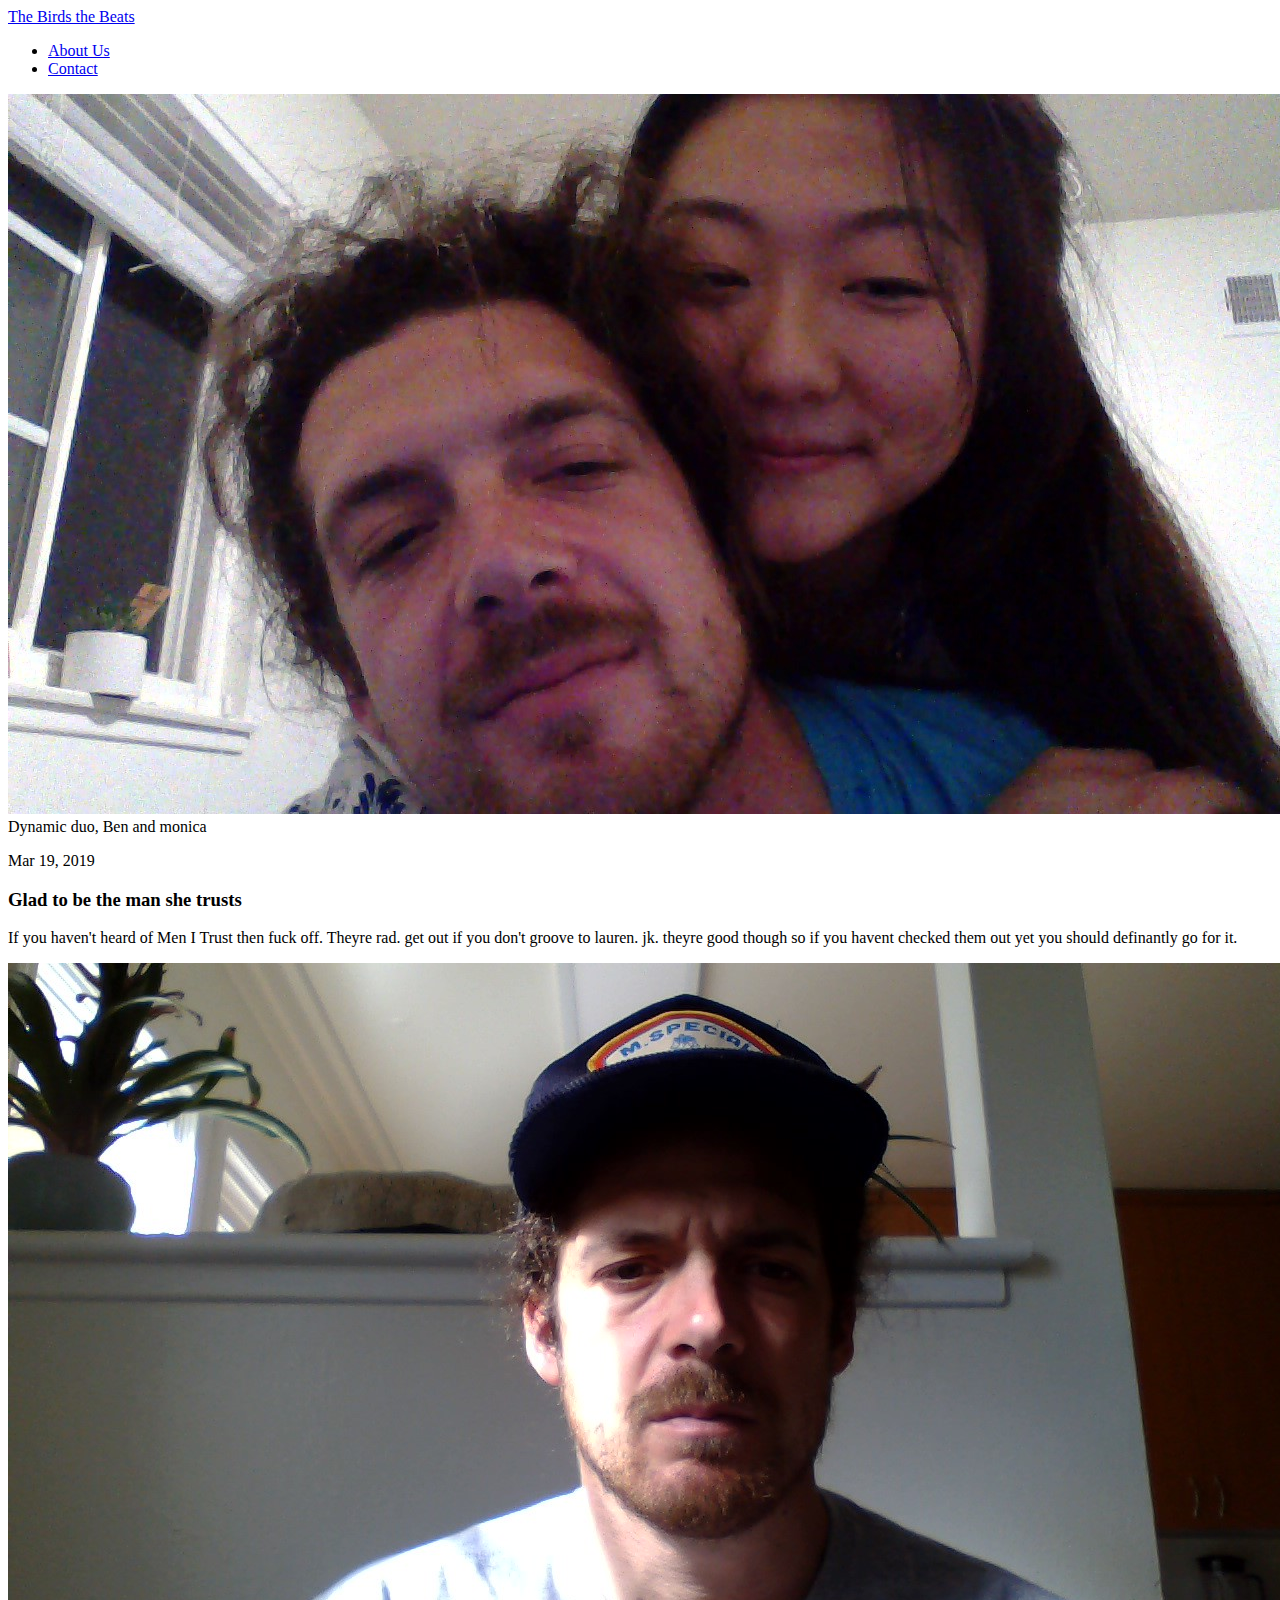
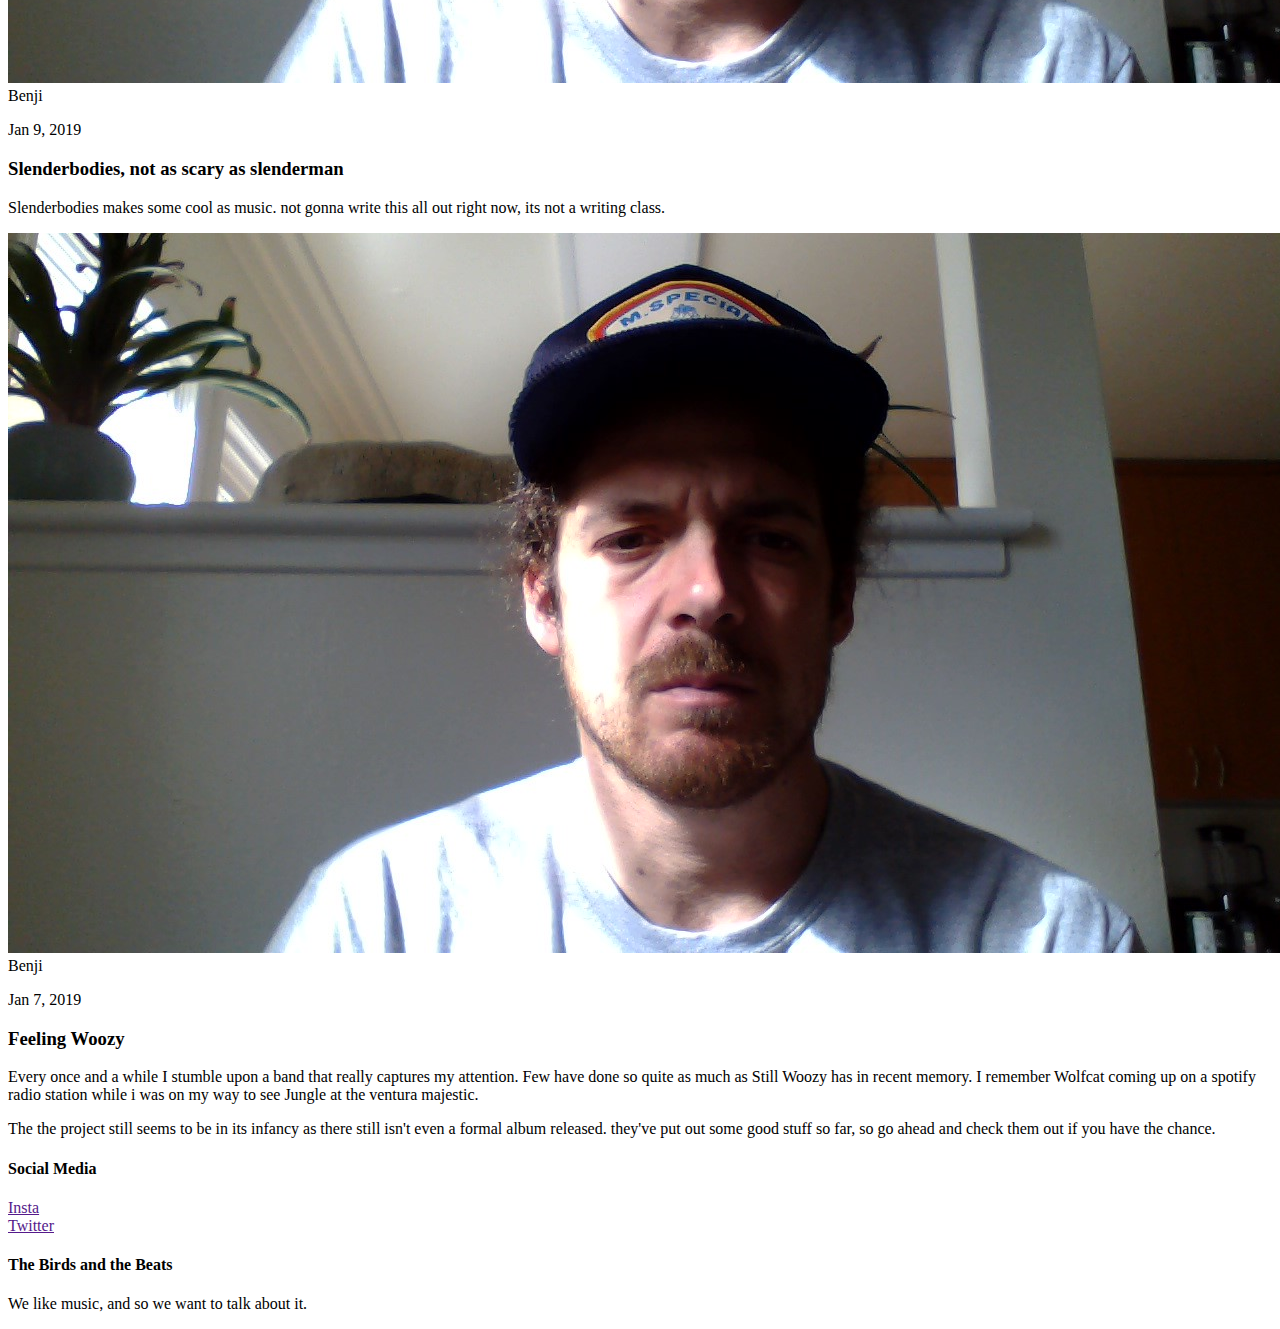
==== index.html @ 8bfb033b "Add files via upload" ====
<!DOCTYPE html>


<html>

  <head>
    <title>For the love of Music</title>
    <link rel="stylesheet" type="text/css" href="styles.css" >
  </head>

  <body>
    <div id="header">
      <div class=header-container>
        <a id="header-title" href="index.html">The Birds the Beats</a>
        <ul id="header-nav">
          <li><a href="aboutUs.html">About Us</a></li>
          <li><a href="contact.html">Contact</a></li>
        </ul>
      </div>
    </div>


    <div id="content">
      <div class=post-container>
        <div class="post">
          <div class="post-author">
            <img src="monnben.jpg" >
            <span>Dynamic duo, Ben and monica</span>
          </div>
          <p class="post-date">Mar 19, 2019</p>
          <h3 class="post-title">Glad to be the man she trusts</h3>
          <div class="post-content">
            <p>
              If you haven't heard of Men I Trust then fuck off.  Theyre rad.  get out if you don't groove to lauren. jk. theyre good though so if you havent checked them out yet you should definantly go for it.
            </p>
          </div>
        </div>
      </div>

      <div class=post-container>
        <div class="post">
          <div class="post-author">
            <img src="ben.jpg" >
            <span>Benji</span>
          </div>
          <p class="post-date">Jan 9, 2019</p>
          <h3 class="post-title">Slenderbodies, not as scary as slenderman</h3>
          <div class="post-content">
            <p>
              Slenderbodies makes some cool as music.  not gonna write this all out right now, its not a writing class.
            </p>
          </div>
        </div>
      </div>

      <div class=post-container>
        <div class="post">
          <div class="post-author">
            <img src="ben.jpg">
            <span>Benji</span>
            </div>
            <p class="post-date">Jan 7, 2019</p>
            <h3 class="post-title">Feeling Woozy</h3>
            <div class="post-content">
              <p>
                Every once and a while I stumble upon a band that really captures my attention.  Few have done so quite as much as Still Woozy has in recent memory.  I remember Wolfcat coming up on a spotify radio station while i was on my way to see Jungle at the ventura majestic.
              </p>
              <p>
                The the project still seems to be in its infancy as there still isn't even a formal album released.  they've put out some good stuff so far, so go ahead and check them out if you have the chance.
              </p>
            </div>
          </div>
        </div>
      </div>


    <div id="footer">
      <div class=container>
        <div class="columne">
          <h4>Social Media</h4>
          <p>
            <a href="">Insta</a>
            <br>
            <a href="">Twitter</a>
          </p>
        </div>
        <div class="columne">
          <h4>The Birds and the Beats</h4>
          <p>We like music, and so we want to talk about it.
          </p>
        </div>
      </div>
    </div>

  </body>

</html>
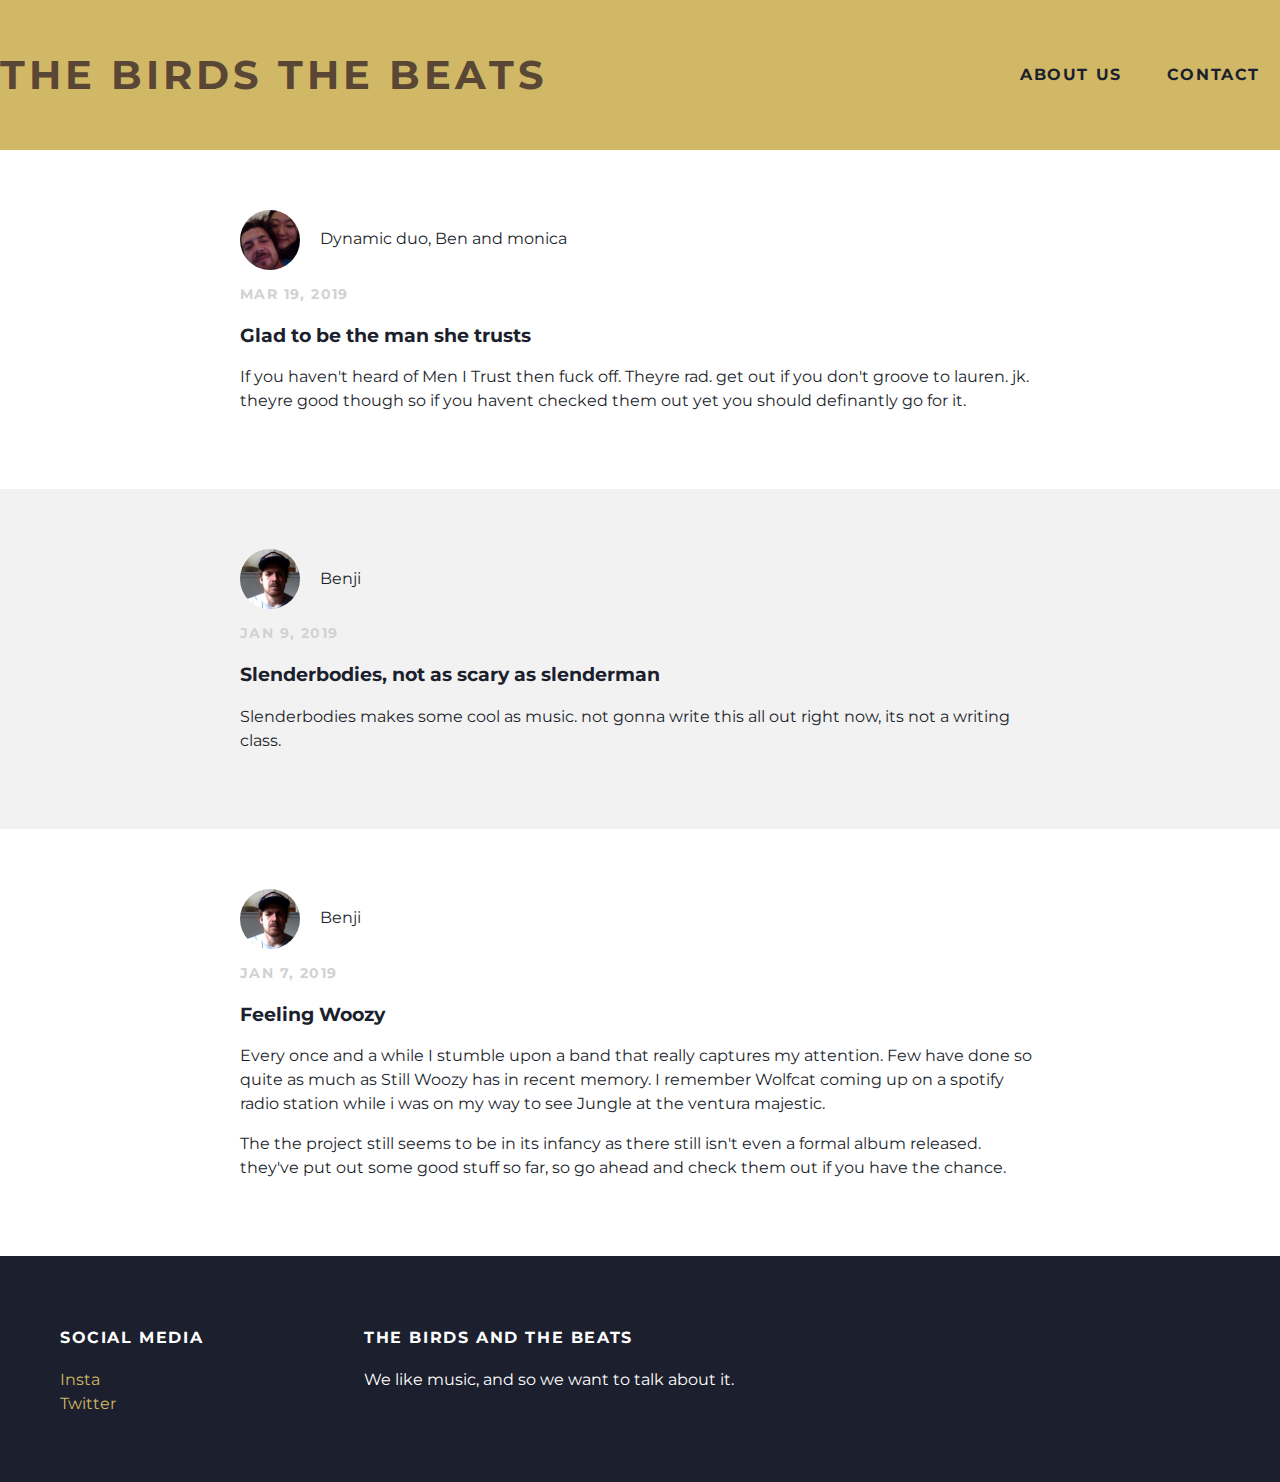
==== commit 0d196f68: "Add files via upload" ====
--- a/index.html
+++ b/index.html
@@ -75,7 +75,7 @@
 
 
     <div id="footer">
-      <div class=container>
+      <div class=footer-container>
         <div class="columne">
           <h4>Social Media</h4>
           <p>
--- a/styles.css
+++ b/styles.css
@@ -0,0 +1,137 @@
+@import url(http://fonts.googleapis.com/css?family=Montserrat:400,700);
+
+body{
+  color: #1c1f2d;
+  margin: 0;
+
+  font-family: 'Montserrat', sans-serif;
+}
+
+p{
+  line-height: 1.5;
+}
+
+.container {
+  max-width: 1000px;
+  margin: 0 auto;
+}
+
+
+#header {
+  background-color: #D1B866;
+  height: 150px;
+  line-height: 150px;
+}
+
+#header a{
+  text-decoration: none;
+  color: #1c1f2d;
+  text-transform: uppercase;
+  letter-spacing: .1em;
+
+}
+#header a:hover {
+  color: #594634;
+
+}
+
+#header-title{
+  display: block;
+  float: left;
+  font-size: 40px;
+  font-weight: bold;
+}
+
+#header-nav{
+  display: block;
+  float: right;
+  margin-top: 0;
+  font-weight: bold;
+}
+
+#header-nav li{
+  display: inline;
+  padding-left: 20px;
+  padding-right: 20px;
+}
+
+.post, .about {
+  max-width: 800px;
+  margin: 0 auto;
+  padding: 60px 0;
+}
+
+.post-author img {
+  height: 60px;
+  width: 60px ;
+  vertical-align: middle;
+  object-fit: cover;
+  border-radius: 50%;
+
+}
+
+.post-author span {
+  margin-left: 16px;
+
+}
+
+.post-date {
+  color: #d2d2d2;
+
+  font-size: 14px;
+  font-weight: bold;
+
+  text-transform: uppercase;
+  letter-spacing: .1em;
+
+}
+
+.about-author img {
+  height: 300px;
+  width: 300px;
+  vertical-align: middle;
+  object-fit: cover;
+  border-radius: 50%;
+}
+
+.about {
+  text-align: center;
+}
+
+#footer{
+  background-color: #1c1f2d;
+  padding: 50px 0;
+}
+.columne {
+  min-width: 300px;
+  display: inline-block;
+  vertical-align: top;
+}
+
+.post-container:nth-child(even) {
+  background-color: #f2f2f2;
+}
+
+#footer h4{
+  color: white;
+  text-transform: uppercase;
+  letter-spacing: .1em;
+}
+
+#footer p{
+  color: white;
+}
+
+#footer a{
+  color: #d1b866;
+  text-decoration: none;
+}
+
+#footer a:hover{
+  color: #594634;
+}
+
+.footer-container {
+margin: 0 auto;
+padding-left: 60px;
+}
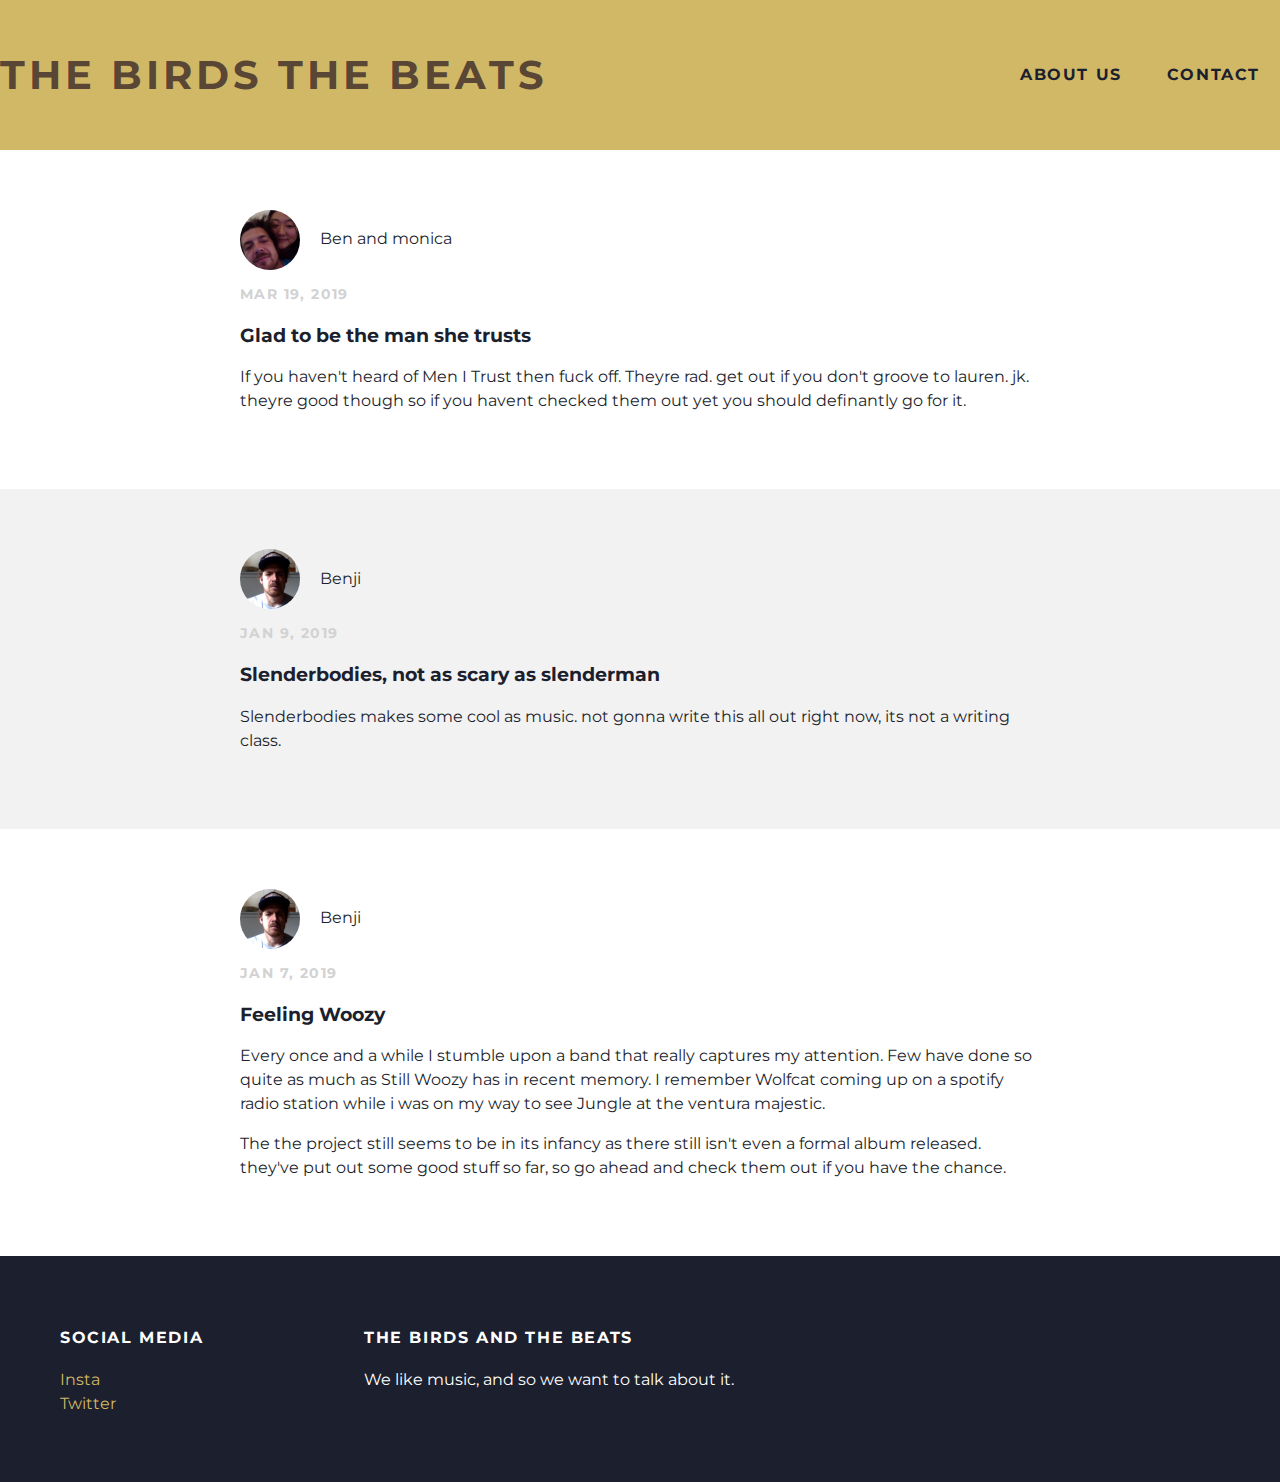
==== commit aa61f8df: "Update index.html" ====
--- a/index.html
+++ b/index.html
@@ -25,7 +25,7 @@
         <div class="post">
           <div class="post-author">
             <img src="monnben.jpg" >
-            <span>Dynamic duo, Ben and monica</span>
+            <span>Ben and monica</span>
           </div>
           <p class="post-date">Mar 19, 2019</p>
           <h3 class="post-title">Glad to be the man she trusts</h3>
--- a/styles.css
+++ b/styles.css
@@ -131,7 +131,7 @@
   color: #594634;
 }
 
-.footer-container {
+.footer-container:first-child {
 margin: 0 auto;
 padding-left: 60px;
 }
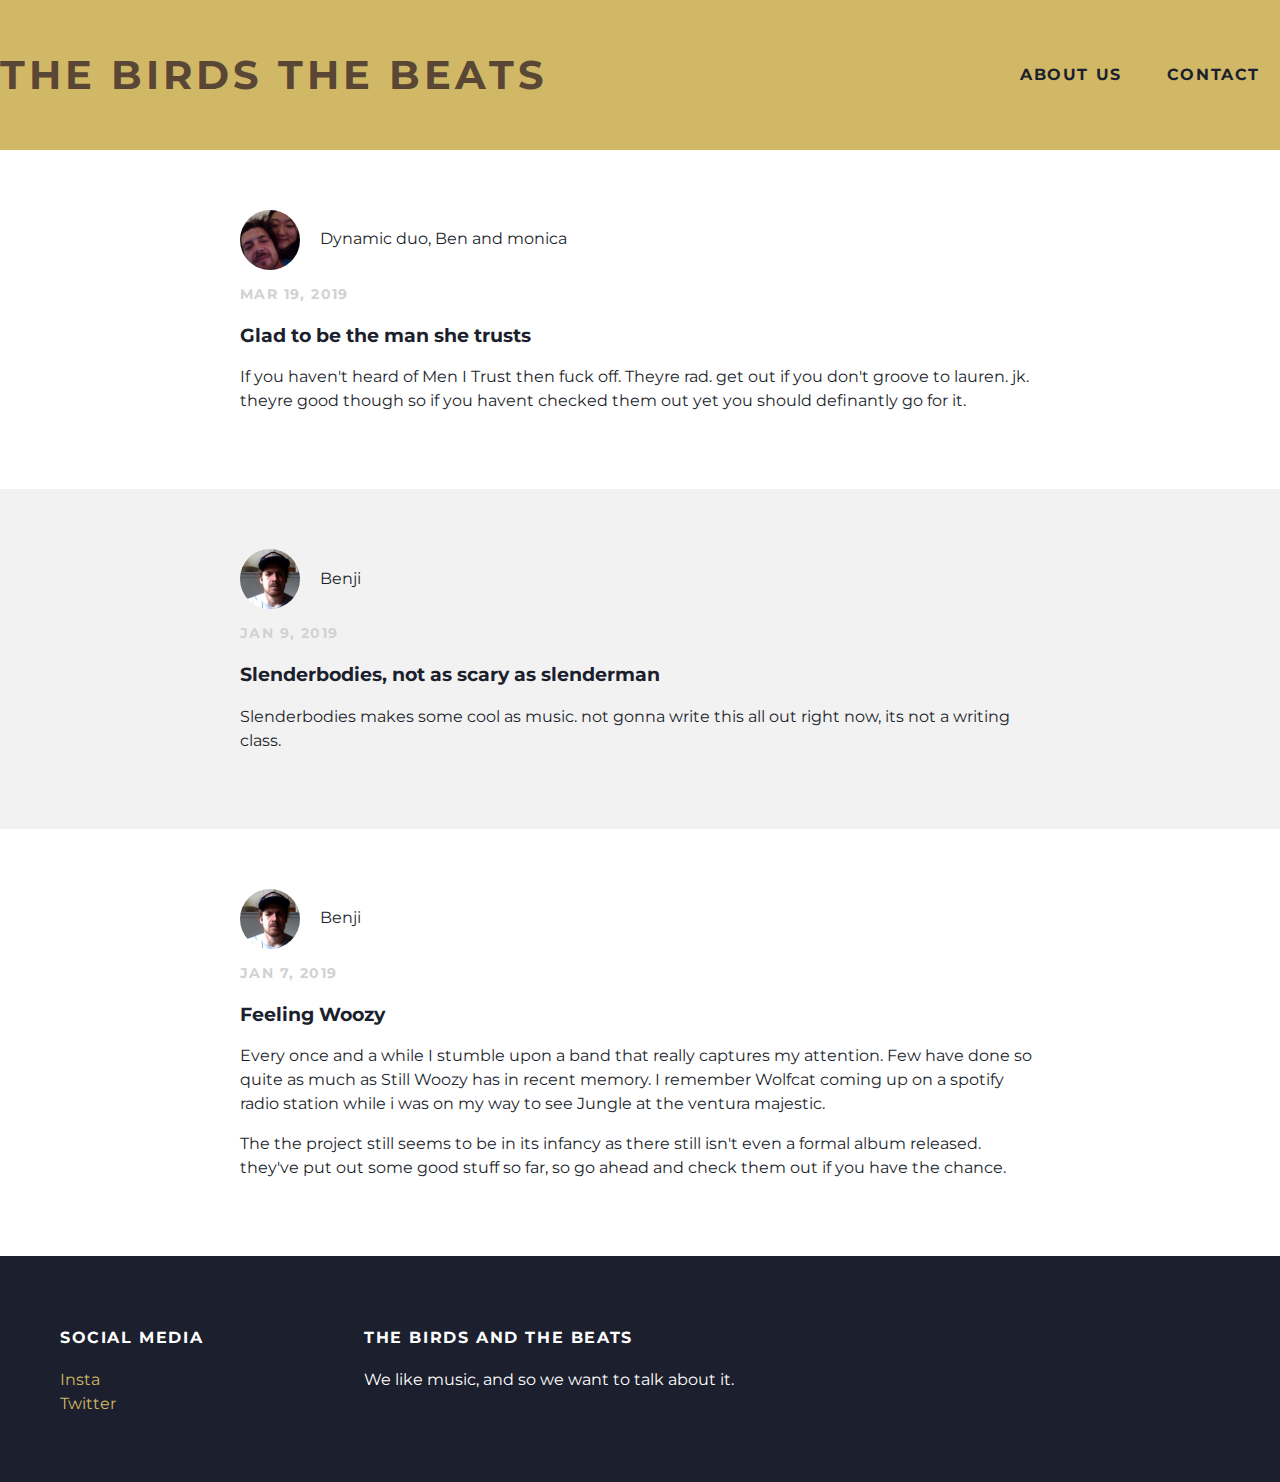
==== commit cf3d8390: "Update index.html" ====
--- a/index.html
+++ b/index.html
@@ -25,7 +25,7 @@
         <div class="post">
           <div class="post-author">
             <img src="monnben.jpg" >
-            <span>Ben and monica</span>
+            <span>Dynamic duo, Ben and monica</span>
           </div>
           <p class="post-date">Mar 19, 2019</p>
           <h3 class="post-title">Glad to be the man she trusts</h3>
--- a/styles.css
+++ b/styles.css
@@ -1,137 +1,142 @@
-@import url(http://fonts.googleapis.com/css?family=Montserrat:400,700);
-
-body{
-  color: #1c1f2d;
-  margin: 0;
-
-  font-family: 'Montserrat', sans-serif;
-}
-
-p{
-  line-height: 1.5;
-}
-
-.container {
-  max-width: 1000px;
-  margin: 0 auto;
-}
-
-
-#header {
-  background-color: #D1B866;
-  height: 150px;
-  line-height: 150px;
-}
-
-#header a{
-  text-decoration: none;
-  color: #1c1f2d;
-  text-transform: uppercase;
-  letter-spacing: .1em;
-
-}
-#header a:hover {
-  color: #594634;
-
-}
-
-#header-title{
-  display: block;
-  float: left;
-  font-size: 40px;
-  font-weight: bold;
-}
-
-#header-nav{
-  display: block;
-  float: right;
-  margin-top: 0;
-  font-weight: bold;
-}
-
-#header-nav li{
-  display: inline;
-  padding-left: 20px;
-  padding-right: 20px;
-}
-
-.post, .about {
-  max-width: 800px;
-  margin: 0 auto;
-  padding: 60px 0;
-}
-
-.post-author img {
-  height: 60px;
-  width: 60px ;
-  vertical-align: middle;
-  object-fit: cover;
-  border-radius: 50%;
-
-}
-
-.post-author span {
-  margin-left: 16px;
-
-}
-
-.post-date {
-  color: #d2d2d2;
-
-  font-size: 14px;
-  font-weight: bold;
-
-  text-transform: uppercase;
-  letter-spacing: .1em;
-
-}
-
-.about-author img {
-  height: 300px;
-  width: 300px;
-  vertical-align: middle;
-  object-fit: cover;
-  border-radius: 50%;
-}
-
-.about {
-  text-align: center;
-}
-
-#footer{
-  background-color: #1c1f2d;
-  padding: 50px 0;
-}
-.columne {
-  min-width: 300px;
-  display: inline-block;
-  vertical-align: top;
-}
-
-.post-container:nth-child(even) {
-  background-color: #f2f2f2;
-}
-
-#footer h4{
-  color: white;
-  text-transform: uppercase;
-  letter-spacing: .1em;
-}
-
-#footer p{
-  color: white;
-}
-
-#footer a{
-  color: #d1b866;
-  text-decoration: none;
-}
-
-#footer a:hover{
-  color: #594634;
-}
-
-.footer-container:first-child {
-margin: 0 auto;
-padding-left: 60px;
-}
+@import url(http://fonts.googleapis.com/css?family=Montserrat:400,700);
+
+body{
+  color: #1c1f2d;
+  margin: 0;
+
+  font-family: 'Montserrat', sans-serif;
+}
+
+p{
+  line-height: 1.5;
+}
+
+.container {
+  max-width: 1000px;
+  margin: 0 auto;
+}
+
+
+#header {
+  background-color: #D1B866;
+  height: 150px;
+  line-height: 150px;
+}
+
+#header a{
+  text-decoration: none;
+  color: #1c1f2d;
+  text-transform: uppercase;
+  letter-spacing: .1em;
+
+}
+#header a:hover {
+  color: #594634;
+
+}
+
+#header-title{
+  display: block;
+  float: left;
+  font-size: 40px;
+  font-weight: bold;
+}
+
+#header-nav{
+  display: block;
+  float: right;
+  margin-top: 0;
+  font-weight: bold;
+}
+
+#header-nav li{
+  display: inline;
+  padding-left: 20px;
+  padding-right: 20px;
+}
+
+.post, .about {
+  max-width: 800px;
+  margin: 0 auto;
+  padding: 60px 0;
+}
+
+.post-author img {
+  height: 60px;
+  width: 60px ;
+  vertical-align: middle;
+  object-fit: cover;
+  border-radius: 50%;
+
+}
+
+.post-author span {
+  margin-left: 16px;
+
+}
+
+.post-date {
+  color: #d2d2d2;
+
+  font-size: 14px;
+  font-weight: bold;
+
+  text-transform: uppercase;
+  letter-spacing: .1em;
+
+}
+
+.about-author img {
+  height: 300px;
+  width: 300px;
+  vertical-align: middle;
+  object-fit: cover;
+  border-radius: 50%;
+}
+
+.about {
+  text-align: center;
+}
+
+.contact-info{
+  text-align: center;
+  padding-top: 60px;
+}
+
+#footer{
+  background-color: #1c1f2d;
+  padding: 50px 0;
+}
+.columne {
+  min-width: 300px;
+  display: inline-block;
+  vertical-align: top;
+}
+
+.post-container:nth-child(even) {
+  background-color: #f2f2f2;
+}
+
+#footer h4{
+  color: white;
+  text-transform: uppercase;
+  letter-spacing: .1em;
+}
+
+#footer p{
+  color: white;
+}
+
+#footer a{
+  color: #d1b866;
+  text-decoration: none;
+}
+
+#footer a:hover{
+  color: #594634;
+}
+
+.footer-container:first-child {
+margin: 0 auto;
+padding-left: 60px;
+}
